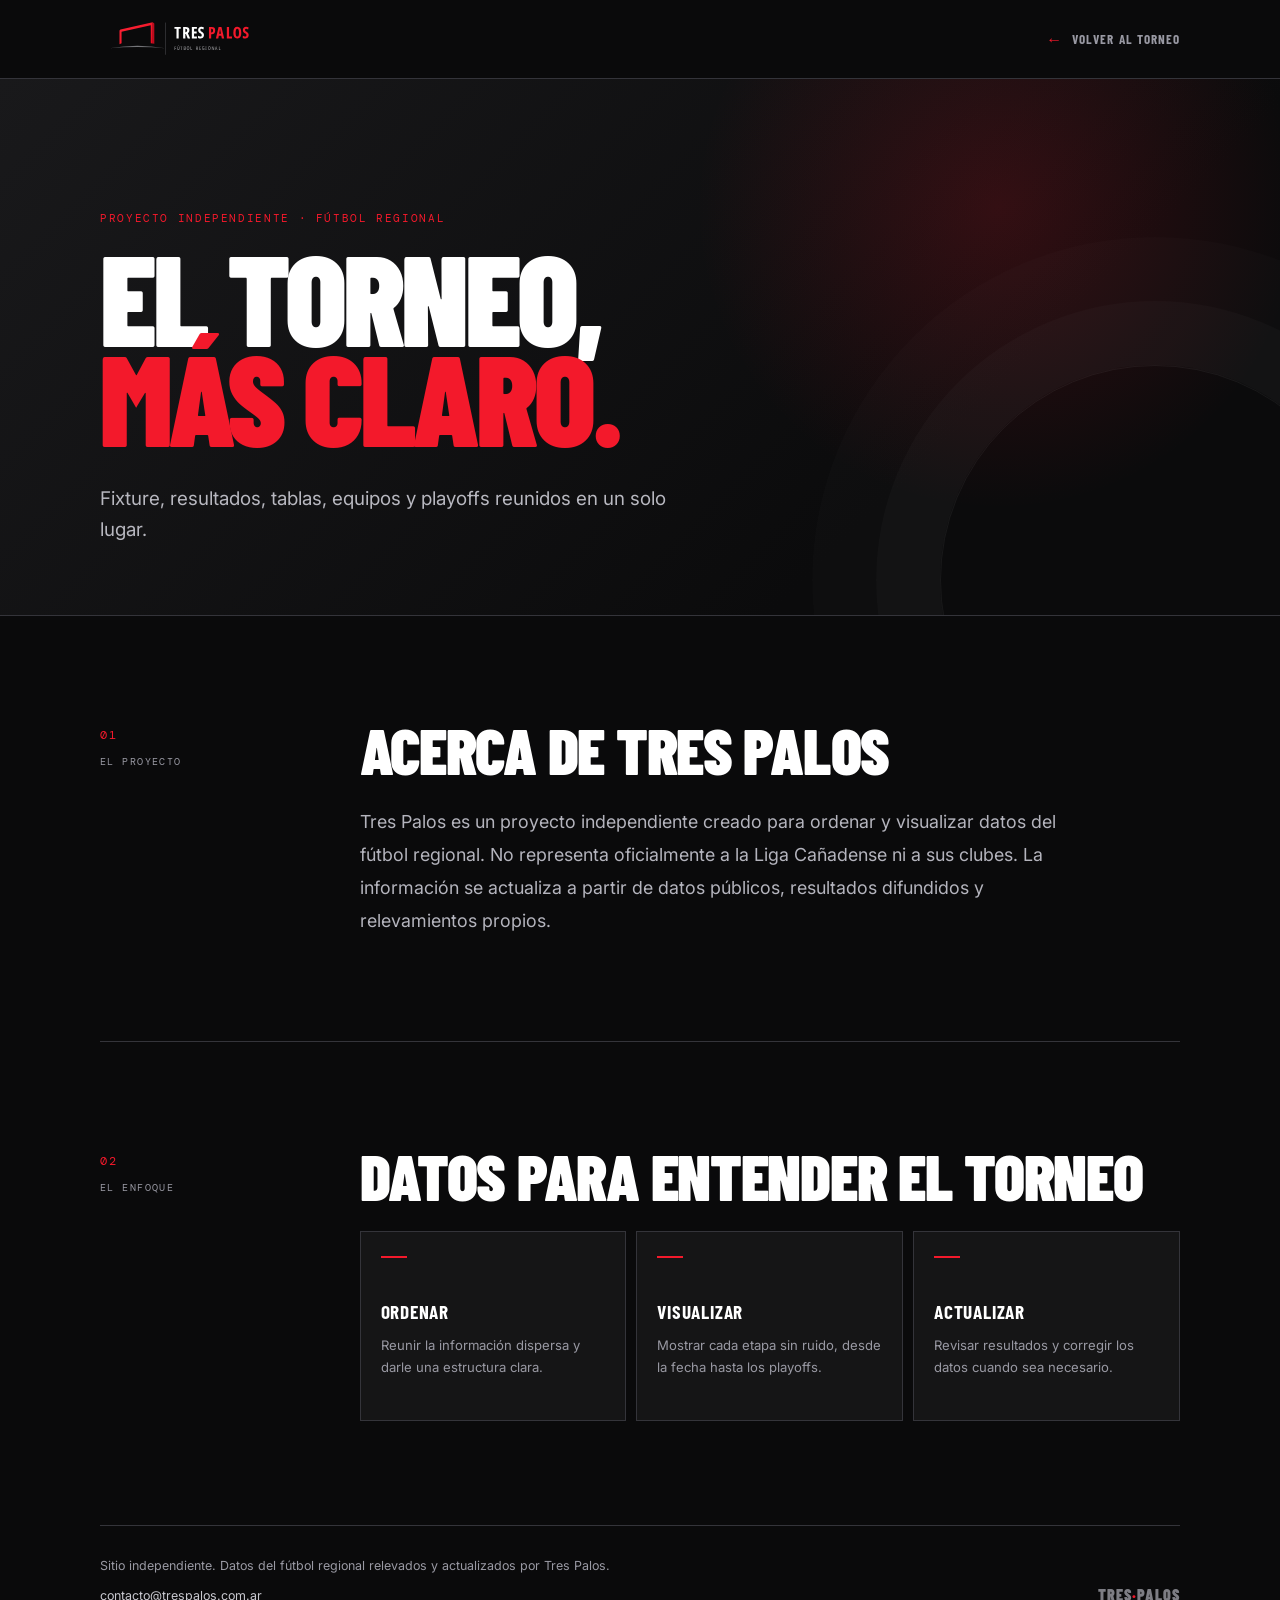
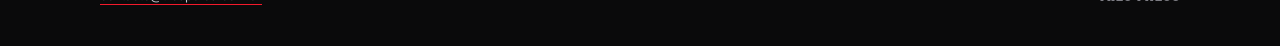
==== acerca.html @ 26af4c38 "feat: agregar pagina acerca de Tres Palos" ====
<!DOCTYPE html>
<html lang="es-AR">
<head>
  <meta charset="UTF-8">
  <meta name="viewport" content="width=device-width, initial-scale=1.0">
  <title>Acerca de Tres Palos — Fútbol Regional</title>
  <meta
    name="description"
    content="Conocé el proyecto independiente Tres Palos y su trabajo para ordenar y visualizar datos del fútbol regional."
  >
  <meta name="theme-color" content="#0A0B0D">

  <!-- Dominio planificado: actualizar estas URLs si cambia antes del lanzamiento. -->
  <link rel="canonical" href="https://trespalos.com.ar/acerca.html">
  <meta property="og:type" content="website">
  <meta property="og:locale" content="es_AR">
  <meta property="og:site_name" content="Tres Palos">
  <meta property="og:title" content="Acerca de Tres Palos — Fútbol Regional">
  <meta
    property="og:description"
    content="Un proyecto independiente creado para ordenar y visualizar datos del fútbol regional."
  >
  <meta property="og:url" content="https://trespalos.com.ar/acerca.html">
  <meta
    property="og:image"
    content="https://trespalos.com.ar/assets/brand/social/tres-palos-compartir-1200x630.png"
  >
  <meta property="og:image:width" content="1200">
  <meta property="og:image:height" content="630">
  <meta property="og:image:alt" content="Tres Palos — Fútbol Regional">

  <link rel="icon" type="image/svg+xml" href="/assets/brand/favicon/favicon.svg">
  <link rel="icon" type="image/png" sizes="32x32" href="/assets/brand/favicon/favicon-32x32.png">
  <link rel="apple-touch-icon" sizes="180x180" href="/assets/brand/favicon/favicon-180x180.png">
  <link rel="manifest" href="/manifest.webmanifest">

  <script type="application/ld+json">
  {
    "@context": "https://schema.org",
    "@type": "AboutPage",
    "name": "Acerca de Tres Palos",
    "url": "https://trespalos.com.ar/acerca.html",
    "description": "Tres Palos es un proyecto independiente creado para ordenar y visualizar datos del fútbol regional.",
    "inLanguage": "es-AR",
    "isPartOf": {
      "@id": "https://trespalos.com.ar/#website"
    },
    "about": {
      "@id": "https://trespalos.com.ar/#organization"
    }
  }
  </script>

  <link rel="stylesheet" href="/styles/about.css?v=1">
  <link rel="preconnect" href="https://fonts.googleapis.com">
  <link rel="preconnect" href="https://fonts.gstatic.com" crossorigin>
  <link href="https://fonts.googleapis.com/css2?family=Barlow+Condensed:wght@600;700;900&family=DM+Mono:wght@400;500&family=Inter:wght@400;500;600&display=swap" rel="stylesheet">
</head>
<body>
  <a class="skip-link" href="#contenido">Saltar al contenido</a>

  <header class="about-header">
    <div class="about-header__inner">
      <a class="about-brand" href="/" aria-label="Ir al inicio de Tres Palos">
        <img
          src="/assets/brand/tres-palos-logo-horizontal-fondo-oscuro.svg"
          alt="Tres Palos"
          width="240"
          height="63"
        >
      </a>
      <a class="about-back" href="/">
        <span aria-hidden="true">←</span> Volver al torneo
      </a>
    </div>
  </header>

  <main id="contenido">
    <section class="about-hero" aria-labelledby="about-title">
      <div class="about-hero__inner">
        <p class="about-kicker">Proyecto independiente · Fútbol regional</p>
        <h1 id="about-title">
          El torneo,<br>
          <em>más claro.</em>
        </h1>
        <p class="about-lead">
          Fixture, resultados, tablas, equipos y playoffs reunidos en un solo lugar.
        </p>
      </div>
    </section>

    <div class="about-content">
      <section class="about-statement" aria-labelledby="project-title">
        <div class="about-section-label">
          <span>01</span>
          <p>El proyecto</p>
        </div>
        <div class="about-section-copy">
          <h2 id="project-title">Acerca de Tres Palos</h2>
          <p>
            Tres Palos es un proyecto independiente creado para ordenar y visualizar
            datos del fútbol regional. No representa oficialmente a la Liga Cañadense
            ni a sus clubes. La información se actualiza a partir de datos públicos,
            resultados difundidos y relevamientos propios.
          </p>
        </div>
      </section>

      <section class="about-method" aria-labelledby="method-title">
        <div class="about-section-label">
          <span>02</span>
          <p>El enfoque</p>
        </div>
        <div class="about-section-copy">
          <h2 id="method-title">Datos para entender el torneo</h2>
          <div class="about-principles">
            <article>
              <span>Ordenar</span>
              <p>Reunir la información dispersa y darle una estructura clara.</p>
            </article>
            <article>
              <span>Visualizar</span>
              <p>Mostrar cada etapa sin ruido, desde la fecha hasta los playoffs.</p>
            </article>
            <article>
              <span>Actualizar</span>
              <p>Revisar resultados y corregir los datos cuando sea necesario.</p>
            </article>
          </div>
        </div>
      </section>
    </div>
  </main>

  <footer class="about-footer">
    <div>
      <p>Sitio independiente. Datos del fútbol regional relevados y actualizados por Tres Palos.</p>
      <a href="mailto:contacto@trespalos.com.ar">contacto@trespalos.com.ar</a>
    </div>
    <div class="about-footer__mark">Tres<span>·</span>Palos</div>
  </footer>
</body>
</html>
---- styles/about.css ----
:root {
  color-scheme: dark;
  --bg: #0a0a0b;
  --surface: #151516;
  --surface-2: #1d1d20;
  --border: #34343a;
  --text: #dedee5;
  --muted: #9999a3;
  --white: #ffffff;
  --red: #f3192b;
}

*,
*::before,
*::after {
  box-sizing: border-box;
}

html {
  scroll-behavior: smooth;
}

body {
  min-width: 320px;
  margin: 0;
  background: var(--bg);
  color: var(--text);
  font-family: 'Inter', sans-serif;
  -webkit-font-smoothing: antialiased;
}

a {
  color: inherit;
}

a:focus-visible {
  outline: 2px solid var(--red);
  outline-offset: 4px;
}

.skip-link {
  position: fixed;
  top: 12px;
  left: 12px;
  z-index: 20;
  padding: 10px 14px;
  background: var(--white);
  color: var(--bg);
  font-weight: 700;
  text-decoration: none;
  transform: translateY(-160%);
}

.skip-link:focus {
  transform: translateY(0);
}

.about-header {
  position: relative;
  z-index: 2;
  border-bottom: 1px solid var(--border);
  background: rgba(10, 10, 11, .94);
}

.about-header__inner {
  width: min(100% - 32px, 1080px);
  min-height: 78px;
  margin: 0 auto;
  display: flex;
  align-items: center;
  justify-content: space-between;
  gap: 24px;
}

.about-brand {
  display: inline-flex;
  align-items: center;
}

.about-brand img {
  width: 190px;
  height: auto;
  display: block;
}

.about-back {
  min-height: 44px;
  display: inline-flex;
  align-items: center;
  gap: 9px;
  color: var(--muted);
  font-family: 'Barlow Condensed', sans-serif;
  font-size: .82rem;
  font-weight: 700;
  letter-spacing: .08em;
  text-decoration: none;
  text-transform: uppercase;
}

.about-back span {
  color: var(--red);
  font-size: 1rem;
}

.about-back:hover {
  color: var(--white);
}

.about-hero {
  overflow: hidden;
  position: relative;
  border-bottom: 1px solid var(--border);
  background:
    radial-gradient(circle at 78% 24%, rgba(243, 25, 43, .17), transparent 28%),
    linear-gradient(135deg, #19191b 0%, #0b0b0c 72%);
}

.about-hero::after {
  content: '';
  position: absolute;
  right: -90px;
  bottom: -180px;
  width: 430px;
  height: 430px;
  border: 1px solid rgba(255, 255, 255, .055);
  border-radius: 50%;
  box-shadow:
    0 0 0 64px rgba(255, 255, 255, .018),
    0 0 0 128px rgba(255, 255, 255, .012);
}

.about-hero__inner {
  width: min(100% - 32px, 1080px);
  min-height: 480px;
  margin: 0 auto;
  padding: clamp(72px, 11vw, 132px) 0 70px;
  position: relative;
  z-index: 1;
}

.about-kicker,
.about-section-label {
  font-family: 'DM Mono', monospace;
  text-transform: uppercase;
}

.about-kicker {
  margin: 0 0 22px;
  color: var(--red);
  font-size: .68rem;
  letter-spacing: .15em;
}

.about-hero h1 {
  max-width: 760px;
  margin: 0;
  color: var(--white);
  font-family: 'Barlow Condensed', sans-serif;
  font-size: clamp(4.25rem, 11vw, 8rem);
  font-weight: 900;
  letter-spacing: -.035em;
  line-height: .78;
  text-transform: uppercase;
}

.about-hero h1 em {
  color: var(--red);
  font-style: normal;
}

.about-lead {
  max-width: 590px;
  margin: 36px 0 0;
  color: #b8b8c0;
  font-size: clamp(1rem, 2vw, 1.18rem);
  line-height: 1.65;
}

.about-content {
  width: min(100% - 32px, 1080px);
  margin: 0 auto;
}

.about-statement,
.about-method {
  padding: clamp(64px, 9vw, 104px) 0;
  display: grid;
  grid-template-columns: 170px minmax(0, 1fr);
  gap: clamp(32px, 7vw, 92px);
}

.about-statement {
  border-bottom: 1px solid var(--border);
}

.about-section-label {
  padding-top: 8px;
}

.about-section-label span {
  display: block;
  margin-bottom: 12px;
  color: var(--red);
  font-size: .72rem;
  letter-spacing: .14em;
}

.about-section-label p {
  margin: 0;
  color: var(--muted);
  font-size: .64rem;
  letter-spacing: .14em;
}

.about-section-copy h2 {
  margin: 0 0 24px;
  color: var(--white);
  font-family: 'Barlow Condensed', sans-serif;
  font-size: clamp(2.5rem, 5vw, 4.25rem);
  font-weight: 900;
  letter-spacing: -.02em;
  line-height: .95;
  text-transform: uppercase;
}

.about-section-copy > p {
  max-width: 720px;
  margin: 0;
  color: #b4b4bd;
  font-size: clamp(1rem, 1.7vw, 1.12rem);
  line-height: 1.85;
}

.about-principles {
  display: grid;
  grid-template-columns: repeat(3, minmax(0, 1fr));
  gap: 10px;
}

.about-principles article {
  min-height: 190px;
  padding: 24px 20px;
  border: 1px solid var(--border);
  background: var(--surface);
}

.about-principles article::before {
  content: '';
  width: 26px;
  height: 2px;
  margin-bottom: 42px;
  display: block;
  background: var(--red);
}

.about-principles span {
  color: var(--white);
  font-family: 'Barlow Condensed', sans-serif;
  font-size: 1.2rem;
  font-weight: 700;
  letter-spacing: .04em;
  text-transform: uppercase;
}

.about-principles p {
  margin: 12px 0 0;
  color: var(--muted);
  font-size: .82rem;
  line-height: 1.65;
}

.about-footer {
  width: min(100% - 32px, 1080px);
  margin: 0 auto;
  padding: 30px 0 42px;
  display: flex;
  align-items: flex-end;
  justify-content: space-between;
  gap: 32px;
  border-top: 1px solid var(--border);
}

.about-footer p {
  max-width: 580px;
  margin: 0 0 8px;
  color: var(--muted);
  font-size: .78rem;
  line-height: 1.6;
}

.about-footer a {
  color: #c8c8cf;
  font-size: .78rem;
  text-decoration-color: var(--red);
  text-underline-offset: 4px;
}

.about-footer__mark {
  flex-shrink: 0;
  color: #7d7d84;
  font-family: 'Barlow Condensed', sans-serif;
  font-size: 1rem;
  font-weight: 900;
  letter-spacing: .06em;
  text-transform: uppercase;
}

.about-footer__mark span {
  color: var(--red);
}

@media (max-width: 720px) {
  .about-header__inner {
    min-height: 68px;
  }

  .about-brand img {
    width: 154px;
  }

  .about-back {
    font-size: .72rem;
  }

  .about-hero__inner {
    min-height: 420px;
  }

  .about-statement,
  .about-method {
    grid-template-columns: 1fr;
    gap: 26px;
  }

  .about-section-label {
    display: flex;
    align-items: center;
    gap: 12px;
  }

  .about-section-label span {
    margin: 0;
  }

  .about-principles {
    grid-template-columns: 1fr;
  }

  .about-principles article {
    min-height: 0;
  }

  .about-principles article::before {
    margin-bottom: 24px;
  }

  .about-footer {
    align-items: flex-start;
    flex-direction: column;
  }
}

@media (max-width: 430px) {
  .about-header__inner,
  .about-content,
  .about-footer,
  .about-hero__inner {
    width: min(100% - 24px, 1080px);
  }

  .about-brand img {
    width: 132px;
  }

  .about-back {
    gap: 6px;
    letter-spacing: .04em;
  }

  .about-hero h1 {
    font-size: clamp(3.65rem, 19vw, 5rem);
  }
}

@media (prefers-reduced-motion: reduce) {
  html {
    scroll-behavior: auto;
  }

  *,
  *::before,
  *::after {
    transition-duration: .01ms !important;
  }
}
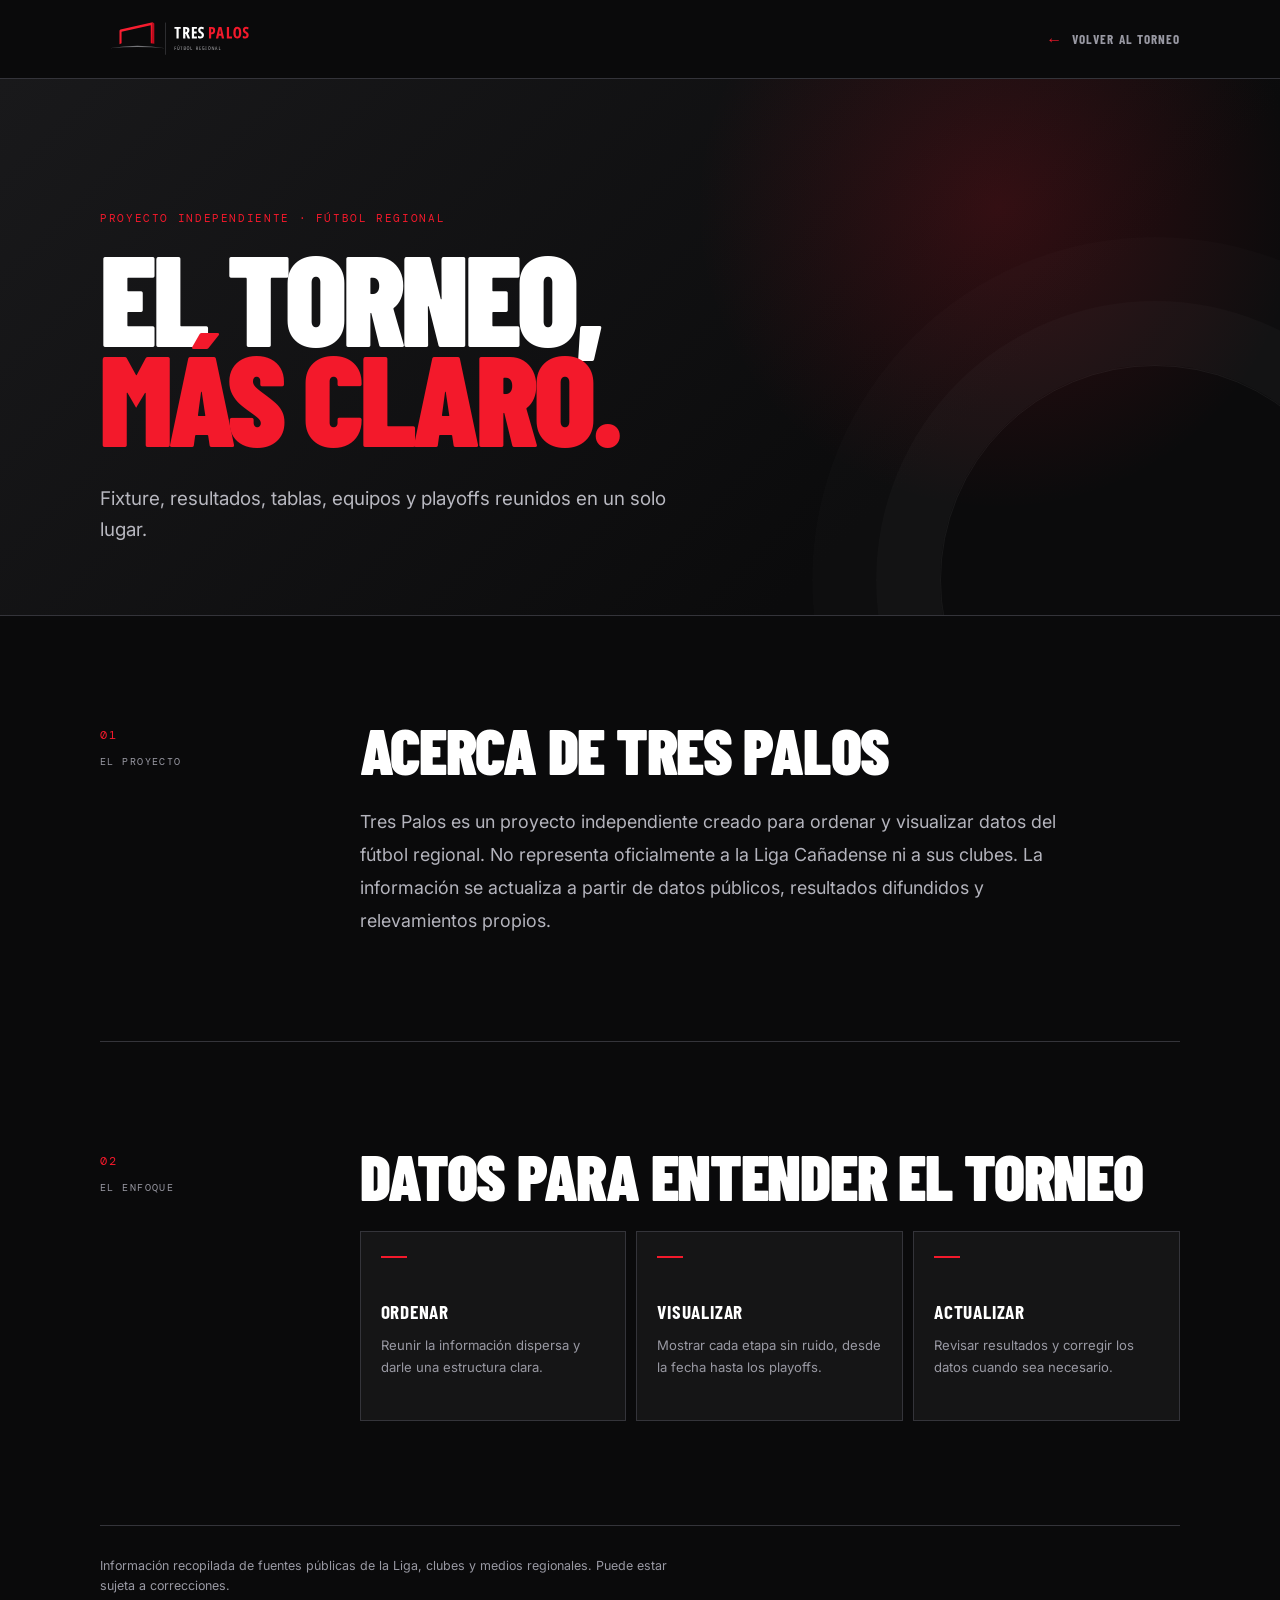
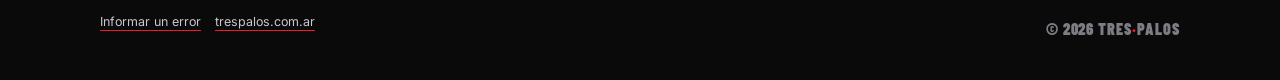
==== commit dd88f4f7: "Mejorar footer y dominio oficial" ====
--- a/acerca.html
+++ b/acerca.html
@@ -10,7 +10,7 @@
   >
   <meta name="theme-color" content="#0A0B0D">
 
-  <!-- Dominio planificado: actualizar estas URLs si cambia antes del lanzamiento. -->
+  <!-- Dominio oficial: actualizar estas URLs solo si cambia el dominio público. -->
   <link rel="canonical" href="https://trespalos.com.ar/acerca.html">
   <meta property="og:type" content="website">
   <meta property="og:locale" content="es_AR">
@@ -134,10 +134,16 @@
 
   <footer class="about-footer">
     <div>
-      <p>Sitio independiente. Datos del fútbol regional relevados y actualizados por Tres Palos.</p>
-      <a href="mailto:contacto@trespalos.com.ar">contacto@trespalos.com.ar</a>
+      <p>
+        Información recopilada de fuentes públicas de la Liga, clubes y medios
+        regionales. Puede estar sujeta a correcciones.
+      </p>
+      <div class="about-footer__links">
+        <a href="mailto:contacto@trespalos.com.ar">Informar un error</a>
+        <a href="https://trespalos.com.ar">trespalos.com.ar</a>
+      </div>
     </div>
-    <div class="about-footer__mark">Tres<span>·</span>Palos</div>
+    <div class="about-footer__mark">© 2026 Tres<span>·</span>Palos</div>
   </footer>
 </body>
 </html>
--- a/styles/about.css
+++ b/styles/about.css
@@ -289,10 +289,19 @@
 }
 
 .about-footer a {
+  min-height: 34px;
+  display: inline-flex;
+  align-items: center;
   color: #c8c8cf;
   font-size: .78rem;
   text-decoration-color: var(--red);
   text-underline-offset: 4px;
+}
+
+.about-footer__links {
+  display: flex;
+  flex-wrap: wrap;
+  gap: 8px 14px;
 }
 
 .about-footer__mark {
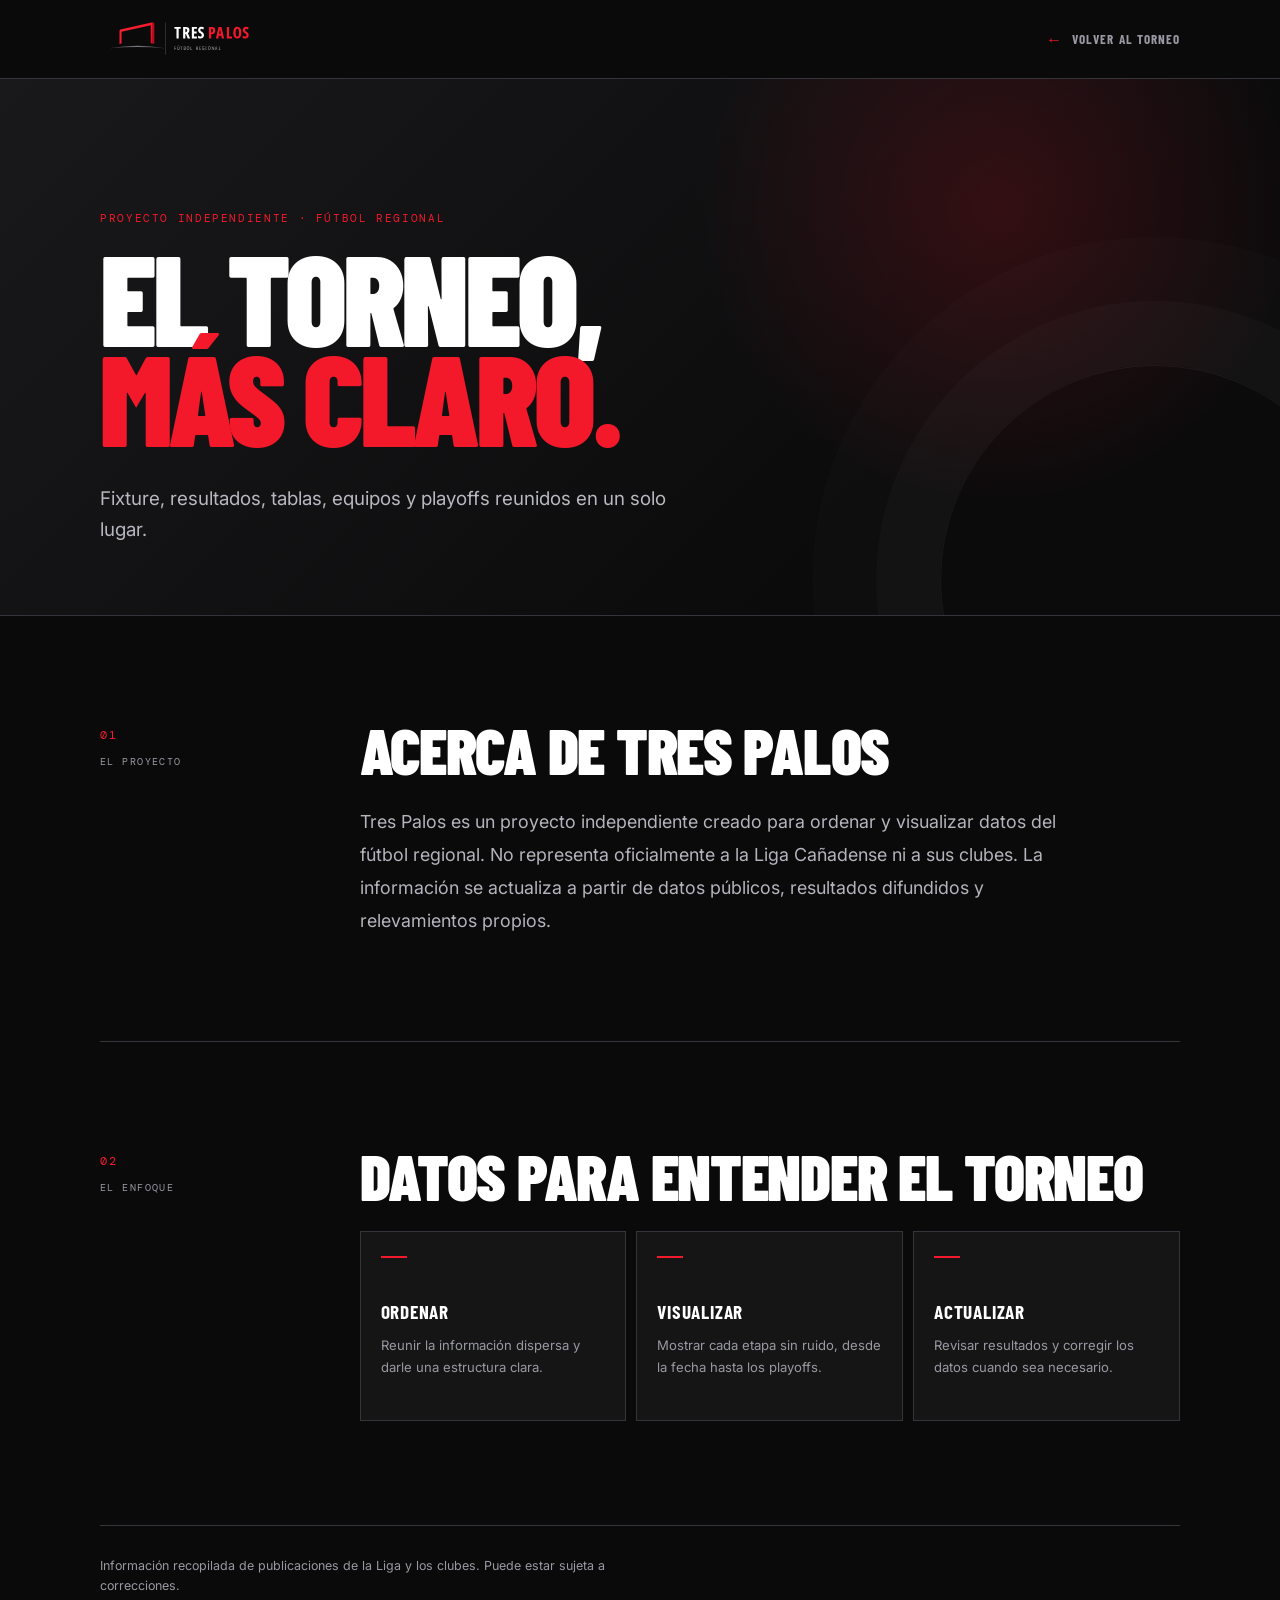
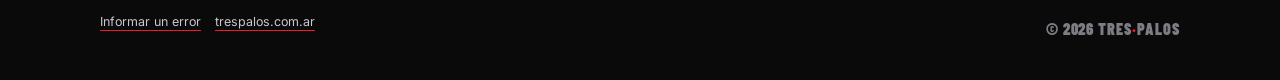
==== commit 8ebcf9dc: "Ajustar texto y correo del footer" ====
--- a/acerca.html
+++ b/acerca.html
@@ -135,11 +135,10 @@
   <footer class="about-footer">
     <div>
       <p>
-        Información recopilada de fuentes públicas de la Liga, clubes y medios
-        regionales. Puede estar sujeta a correcciones.
+        Información recopilada de publicaciones de la Liga y los clubes. Puede estar sujeta a correcciones.
       </p>
       <div class="about-footer__links">
-        <a href="mailto:contacto@trespalos.com.ar">Informar un error</a>
+        <a href="mailto:trespalos.lcf@gmail.com?subject=Correcci%C3%B3n%20de%20dato%20en%20Tres%20Palos&body=Secci%C3%B3n%20o%20partido%3A%0ADato%20a%20corregir%3A%0AFuente%20o%20detalle%3A">Informar un error</a>
         <a href="https://trespalos.com.ar">trespalos.com.ar</a>
       </div>
     </div>
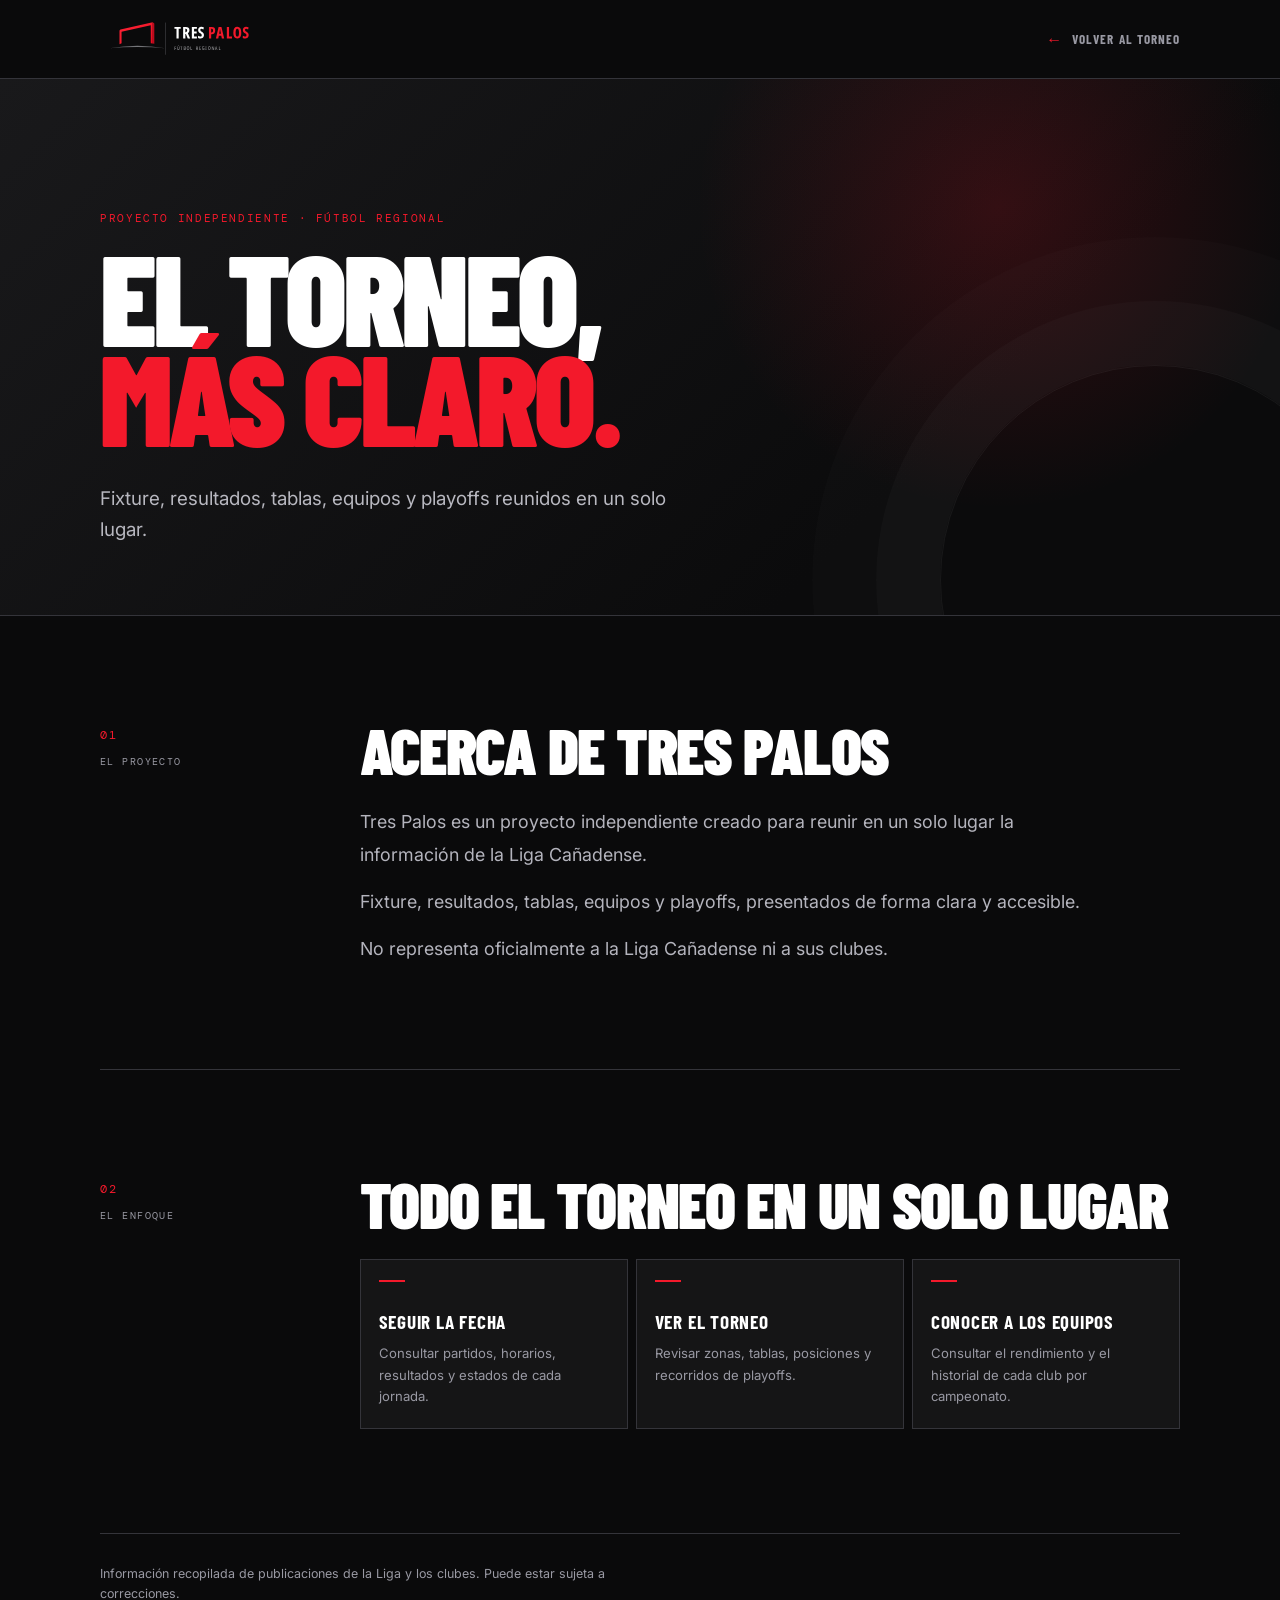
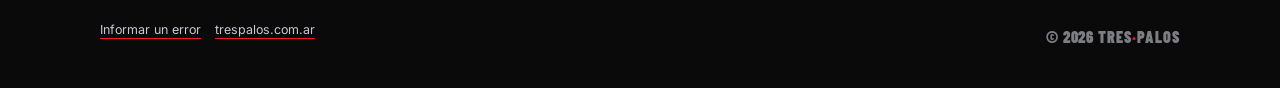
==== commit 3b61182a: "Mejorar contenido de Acerca de Tres Palos" ====
--- a/acerca.html
+++ b/acerca.html
@@ -98,10 +98,15 @@
         <div class="about-section-copy">
           <h2 id="project-title">Acerca de Tres Palos</h2>
           <p>
-            Tres Palos es un proyecto independiente creado para ordenar y visualizar
-            datos del fútbol regional. No representa oficialmente a la Liga Cañadense
-            ni a sus clubes. La información se actualiza a partir de datos públicos,
-            resultados difundidos y relevamientos propios.
+            Tres Palos es un proyecto independiente creado para reunir en un solo lugar
+            la información de la Liga Cañadense.
+          </p>
+          <p>
+            Fixture, resultados, tablas, equipos y playoffs, presentados de forma clara
+            y accesible.
+          </p>
+          <p>
+            No representa oficialmente a la Liga Cañadense ni a sus clubes.
           </p>
         </div>
       </section>
@@ -112,19 +117,19 @@
           <p>El enfoque</p>
         </div>
         <div class="about-section-copy">
-          <h2 id="method-title">Datos para entender el torneo</h2>
+          <h2 id="method-title">TODO EL TORNEO EN UN SOLO LUGAR</h2>
           <div class="about-principles">
             <article>
-              <span>Ordenar</span>
-              <p>Reunir la información dispersa y darle una estructura clara.</p>
+              <span>SEGUIR LA FECHA</span>
+              <p>Consultar partidos, horarios, resultados y estados de cada jornada.</p>
             </article>
             <article>
-              <span>Visualizar</span>
-              <p>Mostrar cada etapa sin ruido, desde la fecha hasta los playoffs.</p>
+              <span>VER EL TORNEO</span>
+              <p>Revisar zonas, tablas, posiciones y recorridos de playoffs.</p>
             </article>
             <article>
-              <span>Actualizar</span>
-              <p>Revisar resultados y corregir los datos cuando sea necesario.</p>
+              <span>CONOCER A LOS EQUIPOS</span>
+              <p>Consultar el rendimiento y el historial de cada club por campeonato.</p>
             </article>
           </div>
         </div>
--- a/styles/about.css
+++ b/styles/about.css
@@ -231,15 +231,19 @@
   line-height: 1.85;
 }
 
+.about-section-copy > p + p {
+  margin-top: 14px;
+}
+
 .about-principles {
   display: grid;
   grid-template-columns: repeat(3, minmax(0, 1fr));
-  gap: 10px;
+  gap: 8px;
 }
 
 .about-principles article {
-  min-height: 190px;
-  padding: 24px 20px;
+  min-height: 0;
+  padding: 20px 18px;
   border: 1px solid var(--border);
   background: var(--surface);
 }
@@ -248,7 +252,7 @@
   content: '';
   width: 26px;
   height: 2px;
-  margin-bottom: 42px;
+  margin-bottom: 28px;
   display: block;
   background: var(--red);
 }
@@ -263,7 +267,7 @@
 }
 
 .about-principles p {
-  margin: 12px 0 0;
+  margin: 10px 0 0;
   color: var(--muted);
   font-size: .82rem;
   line-height: 1.65;
@@ -353,14 +357,15 @@
 
   .about-principles {
     grid-template-columns: 1fr;
+    gap: 8px;
   }
 
   .about-principles article {
-    min-height: 0;
+    padding: 18px 16px;
   }
 
   .about-principles article::before {
-    margin-bottom: 24px;
+    margin-bottom: 14px;
   }
 
   .about-footer {
